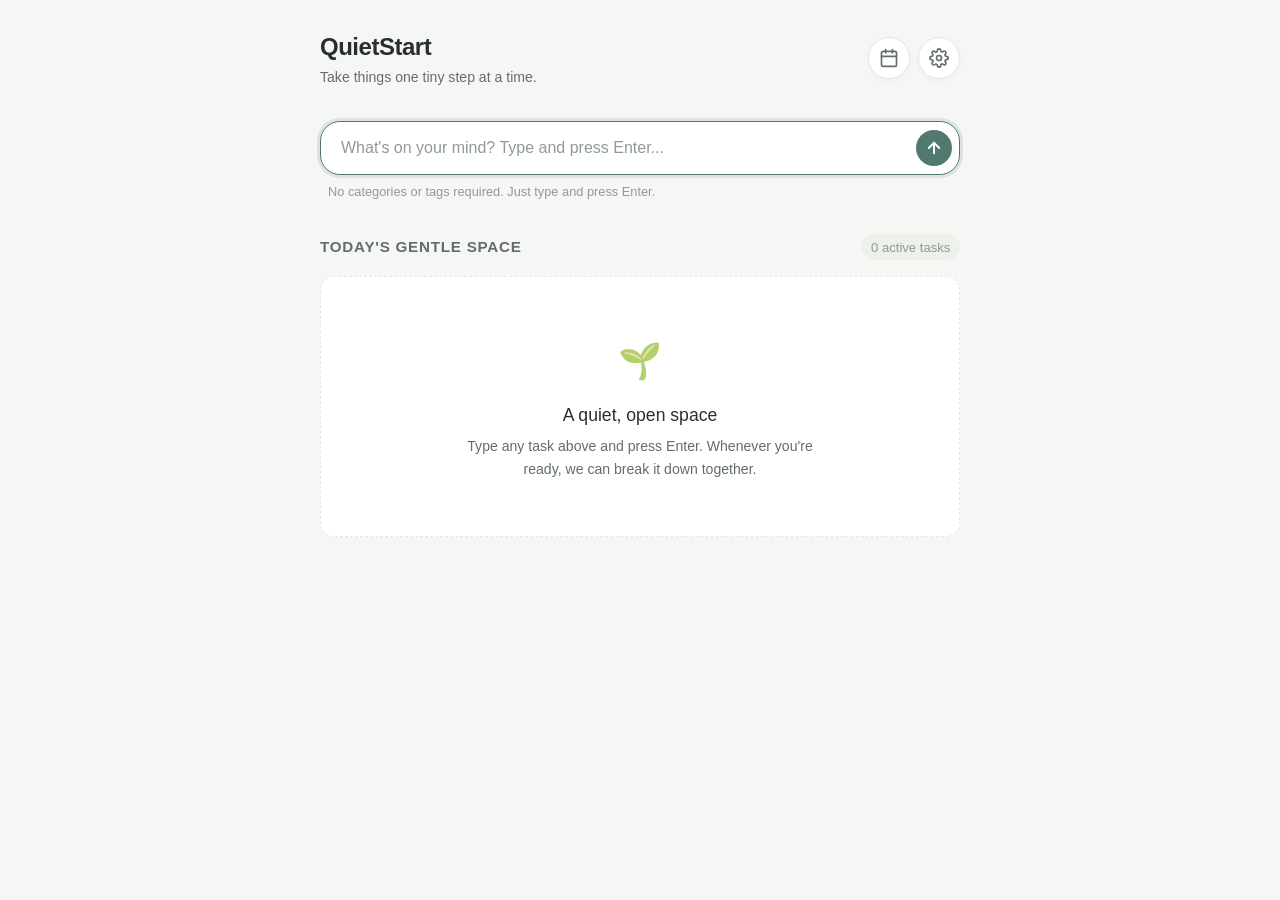
==== index.html @ 7fd749d6 "Initial commit: QuietStart task and micro-step companion" ====
<!DOCTYPE html>
<html lang="en">
<head>
  <meta charset="UTF-8">
  <meta name="viewport" content="width=device-width, initial-scale=1.0, maximum-scale=1.0, user-scalable=no">
  <title>QuietStart — Gentle Task & Micro-Step Companion</title>
  <link rel="stylesheet" href="styles.css">
</head>
<body>

  <div class="app-shell">
    <!-- Header -->
    <header class="app-header">
      <div class="brand-wrapper">
        <h1 class="brand-title">QuietStart</h1>
        <p class="brand-tagline">Take things one tiny step at a time.</p>
      </div>
      <div class="header-actions">
        <button id="calendar-btn" class="icon-btn" aria-label="Open Calendar & Repeat Past Days" title="Calendar & Repeat Days">
          <!-- Calm Calendar Icon -->
          <svg width="20" height="20" viewBox="0 0 24 24" fill="none" stroke="currentColor" stroke-width="2" stroke-linecap="round" stroke-linejoin="round">
            <rect x="3" y="4" width="18" height="18" rx="2" ry="2"></rect>
            <line x1="16" y1="2" x2="16" y2="6"></line>
            <line x1="8" y1="2" x2="8" y2="6"></line>
            <line x1="3" y1="10" x2="21" y2="10"></line>
          </svg>
        </button>
        <button id="settings-btn" class="icon-btn" aria-label="Open Settings" title="Settings">
          <!-- Calm Gear Icon -->
          <svg width="20" height="20" viewBox="0 0 24 24" fill="none" stroke="currentColor" stroke-width="2" stroke-linecap="round" stroke-linejoin="round">
            <circle cx="12" cy="12" r="3"></circle>
            <path d="M19.4 15a1.65 1.65 0 0 0 .33 1.82l.06.06a2 2 0 0 1 0 2.83 2 2 0 0 1-2.83 0l-.06-.06a1.65 1.65 0 0 0-1.82-.33 1.65 1.65 0 0 0-1 1.51V21a2 2 0 0 1-2 2 2 2 0 0 1-2-2v-.09A1.65 1.65 0 0 0 9 19.4a1.65 1.65 0 0 0-1.82.33l-.06.06a2 2 0 0 1-2.83 0 2 2 0 0 1 0-2.83l.06-.06a1.65 1.65 0 0 0 .33-1.82 1.65 1.65 0 0 0-1.51-1H3a2 2 0 0 1-2-2 2 2 0 0 1 2-2h.09A1.65 1.65 0 0 0 4.6 9a1.65 1.65 0 0 0-.33-1.82l-.06-.06a2 2 0 0 1 0-2.83 2 2 0 0 1 2.83 0l.06.06a1.65 1.65 0 0 0 1.82.33H9a1.65 1.65 0 0 0 1-1.51V3a2 2 0 0 1 2-2 2 2 0 0 1 2 2v.09a1.65 1.65 0 0 0 1 1.51 1.65 1.65 0 0 0 1.82-.33l.06-.06a2 2 0 0 1 2.83 0 2 2 0 0 1 0 2.83l-.06.06a1.65 1.65 0 0 0-.33 1.82V9a1.65 1.65 0 0 0 1.51 1H21a2 2 0 0 1 2 2 2 2 0 0 1-2 2h-.09a1.65 1.65 0 0 0-1.51 1z"></path>
          </svg>
        </button>
      </div>
    </header>

    <!-- Quick Add Feature: Zero Friction (Type and press Enter) -->
    <section class="quick-add-section" aria-label="Quick Add Task">
      <form id="quick-add-form" class="quick-add-form">
        <input 
          type="text" 
          id="quick-add-input" 
          class="quick-add-input" 
          placeholder="What's on your mind? Type and press Enter..." 
          autocomplete="off"
          autofocus
        />
        <button type="submit" class="quick-add-submit-btn" aria-label="Add Task">
          <!-- Arrow Up Icon -->
          <svg width="18" height="18" viewBox="0 0 24 24" fill="none" stroke="currentColor" stroke-width="2.5" stroke-linecap="round" stroke-linejoin="round">
            <line x1="12" y1="19" x2="12" y2="5"></line>
            <polyline points="5 12 12 5 19 12"></polyline>
          </svg>
        </button>
      </form>
      <div class="quick-add-hint">No categories or tags required. Just type and press Enter.</div>
    </section>

    <!-- Active Tasks Section -->
    <main>
      <div class="section-header">
        <h2 class="section-title">Today's Gentle Space</h2>
        <span id="active-task-counter" class="section-counter">0 active tasks</span>
      </div>

      <ul id="task-list-container" class="task-list">
        <!-- Injected dynamically by app.js -->
      </ul>
    </main>
  </div>

  <!-- "Just Start" Zen Mode Overlay -->
  <div id="just-start-overlay" class="just-start-overlay" role="dialog" aria-modal="true" aria-labelledby="zen-step-text">
    <div class="just-start-box">
      <button id="zen-close-btn" class="zen-close-btn" aria-label="Close focus mode">✕</button>

      <!-- Active Step View -->
      <div id="zen-active-view" style="display: flex; flex-direction: column; align-items: center; width: 100%;">
        <span class="zen-badge">Just Start — Single Step Focus</span>
        <div id="zen-shield-indicator" class="zen-shield-indicator" title="QuietStart will kindly check in if you drift away">
          🛡️ Anti-drift check active
        </div>
        <div id="zen-counter" class="zen-step-counter">Step 1 of 5</div>
        <div id="zen-step-text" class="zen-step-text">Open your document...</div>

        <!-- 5-Minute Gentle Timer -->
        <div class="zen-timer-wrap">
          <div id="zen-clock" class="zen-timer-clock">05:00</div>
          <div class="zen-timer-controls">
            <button id="zen-timer-toggle" class="timer-sub-btn">Start</button>
            <button id="zen-timer-reset" class="timer-sub-btn">Reset (5m)</button>
          </div>
        </div>

        <!-- Actions -->
        <div class="zen-actions">
          <button id="zen-btn-skip" class="btn-skip">Skip for now</button>
          <button id="zen-btn-done" class="btn-done">Done ✓</button>
        </div>
      </div>

      <!-- Completion Celebration View -->
      <div id="zen-complete-view" class="zen-complete-view">
        <div class="zen-complete-icon">🌿</div>
        <h3 class="zen-complete-title">You showed up and started!</h3>
        <p class="zen-complete-sub">Every small step is real progress. You can stop here or keep going whenever you are ready.</p>
        <button id="zen-finish-back-btn" class="btn-primary">Return to Tasks</button>
      </div>
    </div>
  </div>

  <!-- Settings Modal Dialog -->
  <div id="settings-modal" class="modal-overlay" role="dialog" aria-modal="true" aria-labelledby="settings-modal-title">
    <div class="modal-box">
      <div class="modal-header">
        <h2 id="settings-modal-title" class="modal-title">Settings & Preferences</h2>
        <button id="settings-close-btn" class="modal-close-btn" aria-label="Close settings">✕</button>
      </div>

      <!-- LLM Configuration -->
      <div class="setting-group">
        <label for="setting-provider" class="setting-label">AI Breakdown Provider</label>
        <p class="setting-description">Select which LLM to use when breaking tasks down. If empty, the app seamlessly uses built-in smart templates.</p>
        <select id="setting-provider" class="setting-select">
          <option value="openai">OpenAI / OpenAI-Compatible (Default)</option>
          <option value="gemini">Google Gemini</option>
        </select>
      </div>

      <div class="setting-group">
        <label for="setting-api-key" class="setting-label">API Key (Optional)</label>
        <input 
          type="password" 
          id="setting-api-key" 
          class="setting-input" 
          placeholder="e.g. sk-... or AIzaSy..." 
          autocomplete="off"
        />
        <div class="privacy-callout">
          🔒 <strong>Privacy Assurance:</strong> Your API key is stored <em>only</em> in your local browser (<code>localStorage</code>). It is never sent to any developer server or saved in the code.
        </div>
      </div>

      <div class="setting-group">
        <label for="setting-model" class="setting-label">Model Name</label>
        <input 
          type="text" 
          id="setting-model" 
          class="setting-input" 
          placeholder="e.g. gpt-4o-mini or gemini-1.5-flash"
        />
      </div>

      <div class="setting-group">
        <label for="setting-endpoint" class="setting-label">Custom API Endpoint (Optional)</label>
        <p class="setting-description">Useful for local models (e.g. Ollama/LocalAI) or custom API proxies.</p>
        <input 
          type="text" 
          id="setting-endpoint" 
          class="setting-input" 
          placeholder="e.g. http://localhost:11434/v1/chat/completions"
        />
      </div>

      <!-- Gentle Reminders Configuration -->
      <div class="setting-group">
        <label class="setting-label">Scheduled Gentle Reminders</label>
        <p class="setting-description">Kind, pressure-free browser notifications to remind you to take a breath and try one small step.</p>
        <label style="display: flex; align-items: center; gap: 0.5rem; cursor: pointer; margin-bottom: 0.5rem;">
          <input type="checkbox" id="setting-reminders-toggle" style="width: 18px; height: 18px; accent-color: var(--accent-sage);">
          <span>Enable Scheduled Reminders</span>
        </label>
        
        <label for="setting-reminder-times" class="setting-label" style="margin-top: 0.65rem;">Scheduled Times (24h format, comma separated)</label>
        <input 
          type="text" 
          id="setting-reminder-times" 
          class="setting-input" 
          placeholder="09:30, 14:30, 19:30"
        />
      </div>

      <!-- Sudden Reminders & Anti-Doomscroll Shield -->
      <div class="setting-group">
        <label class="setting-label">⚡ Sudden Reminders & Anti-Doomscroll Shield</label>
        <p class="setting-description">Catches you kindly when you drift into social media or get stuck in a doomscrolling rabbit hole. Zero guilt—just a soft anchor back to reality.</p>
        
        <label style="display: flex; align-items: center; gap: 0.5rem; cursor: pointer; margin-bottom: 0.65rem;">
          <input type="checkbox" id="setting-doomscroll-toggle" style="width: 18px; height: 18px; accent-color: var(--accent-sage);">
          <span>Enable Anti-Doomscroll Drift Detection</span>
        </label>

        <div id="doomscroll-options" style="margin-left: 1.5rem; display: flex; flex-direction: column; gap: 0.65rem;">
          <div>
            <label for="setting-drift-minutes" class="setting-label" style="font-size: 0.82rem;">Tab Drift Alert (If you leave this tab for):</label>
            <select id="setting-drift-minutes" class="setting-select" style="margin-bottom: 0.25rem;">
              <option value="3">3 minutes (Recommended for quick rabbit holes)</option>
              <option value="5">5 minutes</option>
              <option value="10">10 minutes</option>
            </select>
          </div>

          <label style="display: flex; align-items: center; gap: 0.5rem; cursor: pointer; font-size: 0.85rem;">
            <input type="checkbox" id="setting-random-nudge-toggle" style="width: 16px; height: 16px; accent-color: var(--accent-sage);">
            <span>Send sudden surprise grounding check-ins (every 8–15 mins)</span>
          </label>
        </div>
      </div>

      <div class="modal-footer">
        <button id="settings-cancel-btn" class="btn-secondary">Cancel</button>
        <button id="settings-save-btn" class="btn-primary">Save Settings</button>
      </div>
    </div>
  </div>

  <!-- Calendar & Repeat Days Modal Dialog -->
  <div id="calendar-modal" class="modal-overlay" role="dialog" aria-modal="true" aria-labelledby="calendar-modal-title">
    <div class="modal-box calendar-modal-box">
      <div class="modal-header">
        <div>
          <h2 id="calendar-modal-title" class="modal-title">Gentle Calendar & Repeat</h2>
          <p class="setting-description" style="margin-bottom: 0;">Look back at your quiet wins, or repeat any past day with one click.</p>
        </div>
        <button id="calendar-close-btn" class="modal-close-btn" aria-label="Close calendar">✕</button>
      </div>

      <!-- Month Navigation -->
      <div class="cal-nav">
        <button id="cal-prev-btn" class="icon-btn cal-nav-btn" aria-label="Previous Month">‹</button>
        <span id="cal-month-title" class="cal-month-title">October 2026</span>
        <button id="cal-next-btn" class="icon-btn cal-nav-btn" aria-label="Next Month">›</button>
        <button id="cal-today-btn" class="action-pill-btn" style="margin-left: auto;">Go to Today</button>
      </div>

      <!-- Weekday Headers -->
      <div class="cal-weekdays">
        <div>Su</div><div>Mo</div><div>Tu</div><div>We</div><div>Th</div><div>Fr</div><div>Sa</div>
      </div>

      <!-- Day Cells Grid -->
      <div id="cal-grid" class="cal-grid">
        <!-- Rendered dynamically by app.js -->
      </div>

      <!-- Selected Day Details & Repeat Action -->
      <div class="cal-selected-day-card">
        <div class="cal-selected-header">
          <div>
            <h3 id="cal-selected-date-title" class="cal-selected-title">Tuesday, October 27</h3>
            <span id="cal-selected-count" class="cal-selected-meta">0 tasks</span>
          </div>
          <button id="cal-repeat-day-btn" class="action-pill-btn primary" style="display: none;">
            🔁 Repeat This Entire Day
          </button>
        </div>

        <div id="cal-selected-tasks-list" class="cal-tasks-list">
          <!-- Populated by app.js -->
        </div>
      </div>
    </div>
  </div>

  <!-- Floating Toast Notifications Container -->
  <div id="toast-container" class="toast-container" aria-live="polite"></div>

  <!-- JavaScript Modules -->
  <script src="breakdown.js"></script>
  <script src="app.js"></script>
</body>
</html>
---- styles.css ----
/* ==========================================================================
   QuietStart - Serene Task & Micro-Step Companion
   Design Philosophy: Low sensory load, gentle typography, zero-guilt aesthetics.
   ========================================================================== */

:root {
  /* Soothing Palette */
  --bg-primary: #f6f7f4;
  --bg-surface: #ffffff;
  --bg-subtle: #edf0eb;
  --bg-hover: #e3e7e0;
  
  --text-main: #27302d;
  --text-muted: #626e68;
  --text-soft: #8f9b94;
  
  --accent-sage: #52796f;
  --accent-sage-dark: #3e5c54;
  --accent-sage-light: #d8e2dc;
  --accent-warm: #d4a373;
  --accent-sky: #84a98c;
  
  --border-light: #e4e7e2;
  --border-focus: #52796f;

  --shadow-sm: 0 2px 6px rgba(0, 0, 0, 0.03);
  --shadow-md: 0 6px 18px rgba(39, 48, 45, 0.05);
  --shadow-lg: 0 12px 32px rgba(39, 48, 45, 0.08);

  --radius-sm: 8px;
  --radius-md: 14px;
  --radius-lg: 20px;
  --radius-pill: 9999px;

  --font-family: -apple-system, BlinkMacSystemFont, "Segoe UI", Roboto, "Helvetica Neue", Arial, sans-serif;
  --transition-gentle: all 0.22s ease-in-out;
}

/* Base & Reset */
* {
  box-sizing: border-box;
  margin: 0;
  padding: 0;
  -webkit-tap-highlight-color: transparent;
}

body {
  font-family: var(--font-family);
  background-color: var(--bg-primary);
  color: var(--text-main);
  line-height: 1.6;
  min-height: 100vh;
  display: flex;
  flex-direction: column;
  padding: 1.25rem 1rem 3rem 1rem;
}

/* App Container */
.app-shell {
  max-width: 640px;
  margin: 0 auto;
  width: 100%;
}

/* Header */
.app-header {
  display: flex;
  justify-content: space-between;
  align-items: center;
  margin-bottom: 2rem;
  padding-top: 0.5rem;
}

.brand-wrapper {
  display: flex;
  flex-direction: column;
}

.brand-title {
  font-size: 1.5rem;
  font-weight: 600;
  color: var(--text-main);
  letter-spacing: -0.02em;
}

.brand-tagline {
  font-size: 0.88rem;
  color: var(--text-muted);
}

.header-actions {
  display: flex;
  align-items: center;
  gap: 0.5rem;
}

.icon-btn {
  background: var(--bg-surface);
  border: 1px solid var(--border-light);
  color: var(--text-muted);
  width: 42px;
  height: 42px;
  border-radius: var(--radius-pill);
  display: flex;
  align-items: center;
  justify-content: center;
  cursor: pointer;
  transition: var(--transition-gentle);
  box-shadow: var(--shadow-sm);
}

.icon-btn:hover {
  background: var(--bg-subtle);
  color: var(--text-main);
}

/* Quick Add Input Bar */
.quick-add-section {
  margin-bottom: 2rem;
}

.quick-add-form {
  position: relative;
  display: flex;
  align-items: center;
}

.quick-add-input {
  width: 100%;
  padding: 1.05rem 3.5rem 1.05rem 1.25rem;
  font-size: 1rem;
  font-family: inherit;
  color: var(--text-main);
  background: var(--bg-surface);
  border: 1px solid var(--border-light);
  border-radius: var(--radius-lg);
  outline: none;
  box-shadow: var(--shadow-sm);
  transition: var(--transition-gentle);
}

.quick-add-input::placeholder {
  color: var(--text-soft);
}

.quick-add-input:focus {
  border-color: var(--border-focus);
  box-shadow: 0 0 0 3px rgba(82, 121, 111, 0.15);
}

.quick-add-submit-btn {
  position: absolute;
  right: 0.5rem;
  background: var(--accent-sage);
  color: #ffffff;
  border: none;
  width: 36px;
  height: 36px;
  border-radius: var(--radius-pill);
  cursor: pointer;
  display: flex;
  align-items: center;
  justify-content: center;
  transition: var(--transition-gentle);
}

.quick-add-submit-btn:hover {
  background: var(--accent-sage-dark);
}

.quick-add-hint {
  font-size: 0.8rem;
  color: var(--text-soft);
  margin-top: 0.45rem;
  margin-left: 0.5rem;
}

/* Section Headings */
.section-header {
  display: flex;
  justify-content: space-between;
  align-items: center;
  margin-bottom: 1rem;
}

.section-title {
  font-size: 0.95rem;
  font-weight: 600;
  text-transform: uppercase;
  letter-spacing: 0.05em;
  color: var(--text-muted);
}

.section-counter {
  font-size: 0.82rem;
  color: var(--text-soft);
  background: var(--bg-subtle);
  padding: 0.15rem 0.6rem;
  border-radius: var(--radius-pill);
}

/* Task List */
.task-list {
  display: flex;
  flex-direction: column;
  gap: 1rem;
  list-style: none;
}

.task-card {
  background: var(--bg-surface);
  border: 1px solid var(--border-light);
  border-radius: var(--radius-md);
  padding: 1.15rem 1.25rem;
  box-shadow: var(--shadow-sm);
  transition: var(--transition-gentle);
}

.task-card:hover {
  border-color: #d1d8cf;
  box-shadow: var(--shadow-md);
}

.task-card-main {
  display: flex;
  align-items: flex-start;
  gap: 0.85rem;
}

.task-checkbox-custom {
  width: 22px;
  height: 22px;
  border-radius: 6px;
  border: 1.8px solid var(--text-soft);
  background: transparent;
  cursor: pointer;
  display: flex;
  align-items: center;
  justify-content: center;
  flex-shrink: 0;
  margin-top: 2px;
  transition: var(--transition-gentle);
}

.task-checkbox-custom:hover {
  border-color: var(--accent-sage);
}

.task-card.completed .task-checkbox-custom {
  background: var(--accent-sage);
  border-color: var(--accent-sage);
  color: #ffffff;
}

.task-content {
  flex: 1;
  min-width: 0;
}

.task-title {
  font-size: 1.05rem;
  font-weight: 500;
  color: var(--text-main);
  word-break: break-word;
  transition: var(--transition-gentle);
}

.task-card.completed .task-title {
  text-decoration: line-through;
  color: var(--text-soft);
}

.task-meta {
  font-size: 0.78rem;
  color: var(--text-soft);
  margin-top: 0.2rem;
  display: flex;
  align-items: center;
  gap: 0.75rem;
}

.task-actions {
  display: flex;
  align-items: center;
  gap: 0.45rem;
  flex-wrap: wrap;
  margin-top: 0.9rem;
  padding-top: 0.75rem;
  border-top: 1px solid #f3f5f1;
}

.action-pill-btn {
  background: var(--bg-subtle);
  border: 1px solid transparent;
  color: var(--text-muted);
  font-size: 0.82rem;
  font-weight: 500;
  padding: 0.4rem 0.85rem;
  border-radius: var(--radius-pill);
  cursor: pointer;
  display: inline-flex;
  align-items: center;
  gap: 0.4rem;
  transition: var(--transition-gentle);
}

.action-pill-btn:hover {
  background: var(--bg-hover);
  color: var(--text-main);
}

.action-pill-btn.primary {
  background: rgba(82, 121, 111, 0.12);
  color: var(--accent-sage-dark);
}

.action-pill-btn.primary:hover {
  background: rgba(82, 121, 111, 0.2);
}

.delete-btn {
  background: transparent;
  border: none;
  color: var(--text-soft);
  padding: 0.4rem 0.55rem;
  border-radius: var(--radius-pill);
  cursor: pointer;
  margin-left: auto;
  font-size: 0.8rem;
  transition: var(--transition-gentle);
}

.delete-btn:hover {
  color: #b05050;
  background: #fdf2f2;
}

/* Micro-steps Accordion / Subtasks */
.steps-container {
  margin-top: 0.95rem;
  background: var(--bg-primary);
  border-radius: var(--radius-sm);
  padding: 0.85rem 1rem;
  border: 1px dashed var(--border-light);
}

.steps-header {
  display: flex;
  justify-content: space-between;
  align-items: center;
  font-size: 0.82rem;
  font-weight: 600;
  color: var(--text-muted);
  margin-bottom: 0.65rem;
}

.steps-list {
  list-style: none;
  display: flex;
  flex-direction: column;
  gap: 0.55rem;
}

.step-item {
  display: flex;
  align-items: flex-start;
  gap: 0.65rem;
  font-size: 0.9rem;
  color: var(--text-main);
}

.step-item.completed span {
  text-decoration: line-through;
  color: var(--text-soft);
}

.step-checkbox {
  width: 17px;
  height: 17px;
  margin-top: 3px;
  border-radius: 4px;
  cursor: pointer;
  accent-color: var(--accent-sage);
}

/* Empty State */
.empty-state {
  text-align: center;
  padding: 3.5rem 1.5rem;
  background: var(--bg-surface);
  border: 1px dashed var(--border-light);
  border-radius: var(--radius-md);
  color: var(--text-muted);
}

.empty-state-icon {
  font-size: 2.2rem;
  margin-bottom: 0.75rem;
  opacity: 0.75;
}

.empty-state-title {
  font-size: 1.1rem;
  font-weight: 500;
  color: var(--text-main);
  margin-bottom: 0.35rem;
}

.empty-state-text {
  font-size: 0.88rem;
  max-width: 380px;
  margin: 0 auto;
  color: var(--text-muted);
}

/* ==========================================================================
   "Just Start" Zen Mode Overlay
   ========================================================================== */
.just-start-overlay {
  position: fixed;
  inset: 0;
  background: rgba(246, 247, 244, 0.98);
  backdrop-filter: blur(8px);
  z-index: 1000;
  display: flex;
  align-items: center;
  justify-content: center;
  padding: 1.5rem;
  opacity: 0;
  pointer-events: none;
  transition: opacity 0.28s ease;
}

.just-start-overlay.active {
  opacity: 1;
  pointer-events: auto;
}

.just-start-box {
  background: var(--bg-surface);
  border: 1px solid var(--border-light);
  border-radius: var(--radius-lg);
  box-shadow: var(--shadow-lg);
  max-width: 520px;
  width: 100%;
  padding: 2.5rem 2rem;
  text-align: center;
  position: relative;
  display: flex;
  flex-direction: column;
  align-items: center;
}

.zen-close-btn {
  position: absolute;
  top: 1.25rem;
  right: 1.25rem;
  background: transparent;
  border: none;
  font-size: 1.3rem;
  color: var(--text-soft);
  cursor: pointer;
  padding: 0.25rem;
}

.zen-badge {
  background: var(--bg-subtle);
  color: var(--accent-sage-dark);
  font-size: 0.8rem;
  font-weight: 600;
  padding: 0.35rem 0.85rem;
  border-radius: var(--radius-pill);
  margin-bottom: 0.6rem;
  text-transform: uppercase;
  letter-spacing: 0.05em;
}

.zen-shield-indicator {
  font-size: 0.76rem;
  font-weight: 500;
  color: var(--accent-sage-dark);
  background: rgba(82, 121, 111, 0.1);
  padding: 0.25rem 0.75rem;
  border-radius: var(--radius-pill);
  margin-bottom: 1.15rem;
  display: inline-flex;
  align-items: center;
  gap: 0.35rem;
}

.zen-step-counter {
  font-size: 0.88rem;
  color: var(--text-soft);
  margin-bottom: 0.5rem;
}

.zen-step-text {
  font-size: 1.35rem;
  font-weight: 600;
  color: var(--text-main);
  line-height: 1.4;
  margin-bottom: 2rem;
  min-height: 4.2rem;
  display: flex;
  align-items: center;
  justify-content: center;
}

/* 5-Minute Timer Display */
.zen-timer-wrap {
  display: flex;
  flex-direction: column;
  align-items: center;
  margin-bottom: 2rem;
  width: 100%;
}

.zen-timer-clock {
  font-size: 3rem;
  font-weight: 300;
  font-variant-numeric: tabular-nums;
  color: var(--accent-sage-dark);
  letter-spacing: 0.02em;
}

.zen-timer-controls {
  display: flex;
  gap: 0.65rem;
  margin-top: 0.65rem;
}

.timer-sub-btn {
  background: transparent;
  border: 1px solid var(--border-light);
  color: var(--text-muted);
  font-size: 0.8rem;
  padding: 0.35rem 0.75rem;
  border-radius: var(--radius-pill);
  cursor: pointer;
  transition: var(--transition-gentle);
}

.timer-sub-btn:hover {
  background: var(--bg-subtle);
  color: var(--text-main);
}

.zen-actions {
  display: flex;
  gap: 1rem;
  width: 100%;
}

.btn-done {
  flex: 2;
  background: var(--accent-sage);
  color: #ffffff;
  border: none;
  font-size: 1rem;
  font-weight: 600;
  padding: 0.85rem 1.25rem;
  border-radius: var(--radius-md);
  cursor: pointer;
  transition: var(--transition-gentle);
}

.btn-done:hover {
  background: var(--accent-sage-dark);
}

.btn-skip {
  flex: 1;
  background: var(--bg-subtle);
  color: var(--text-muted);
  border: 1px solid var(--border-light);
  font-size: 0.95rem;
  font-weight: 500;
  padding: 0.85rem 1rem;
  border-radius: var(--radius-md);
  cursor: pointer;
  transition: var(--transition-gentle);
}

.btn-skip:hover {
  background: var(--bg-hover);
  color: var(--text-main);
}

/* Completion state inside Zen overlay */
.zen-complete-view {
  display: none;
  flex-direction: column;
  align-items: center;
  padding: 1rem 0;
}

.zen-complete-icon {
  font-size: 2.8rem;
  margin-bottom: 1rem;
}

.zen-complete-title {
  font-size: 1.4rem;
  font-weight: 600;
  color: var(--text-main);
  margin-bottom: 0.5rem;
}

.zen-complete-sub {
  font-size: 0.95rem;
  color: var(--text-muted);
  margin-bottom: 1.5rem;
}

/* ==========================================================================
   Settings Modal Dialog
   ========================================================================== */
.modal-overlay {
  position: fixed;
  inset: 0;
  background: rgba(0, 0, 0, 0.35);
  backdrop-filter: blur(4px);
  z-index: 1050;
  display: flex;
  align-items: center;
  justify-content: center;
  padding: 1rem;
  opacity: 0;
  pointer-events: none;
  transition: opacity 0.25s ease;
}

.modal-overlay.active {
  opacity: 1;
  pointer-events: auto;
}

.modal-box {
  background: var(--bg-surface);
  border-radius: var(--radius-lg);
  max-width: 520px;
  width: 100%;
  max-height: 90vh;
  overflow-y: auto;
  box-shadow: var(--shadow-lg);
  padding: 1.75rem;
  position: relative;
}

.modal-header {
  display: flex;
  justify-content: space-between;
  align-items: center;
  margin-bottom: 1.25rem;
  border-bottom: 1px solid var(--border-light);
  padding-bottom: 0.75rem;
}

.modal-title {
  font-size: 1.15rem;
  font-weight: 600;
}

.modal-close-btn {
  background: transparent;
  border: none;
  font-size: 1.2rem;
  color: var(--text-soft);
  cursor: pointer;
}

.setting-group {
  margin-bottom: 1.5rem;
}

.setting-label {
  display: block;
  font-size: 0.88rem;
  font-weight: 600;
  margin-bottom: 0.35rem;
  color: var(--text-main);
}

.setting-description {
  font-size: 0.8rem;
  color: var(--text-muted);
  margin-bottom: 0.65rem;
  line-height: 1.4;
}

.setting-input,
.setting-select {
  width: 100%;
  padding: 0.65rem 0.85rem;
  font-size: 0.9rem;
  font-family: inherit;
  border: 1px solid var(--border-light);
  border-radius: var(--radius-sm);
  background: var(--bg-surface);
  color: var(--text-main);
  outline: none;
  margin-bottom: 0.5rem;
}

.setting-input:focus,
.setting-select:focus {
  border-color: var(--border-focus);
}

.privacy-callout {
  background: #f4f7f5;
  border-left: 3px solid var(--accent-sage);
  padding: 0.65rem 0.85rem;
  font-size: 0.78rem;
  color: var(--text-muted);
  border-radius: 0 var(--radius-sm) var(--radius-sm) 0;
  margin-top: 0.4rem;
}

.modal-footer {
  display: flex;
  justify-content: flex-end;
  gap: 0.75rem;
  margin-top: 1.75rem;
  border-top: 1px solid var(--border-light);
  padding-top: 1rem;
}

.btn-secondary {
  background: var(--bg-subtle);
  border: 1px solid var(--border-light);
  color: var(--text-muted);
  padding: 0.6rem 1rem;
  font-size: 0.9rem;
  border-radius: var(--radius-sm);
  cursor: pointer;
}

.btn-primary {
  background: var(--accent-sage);
  border: none;
  color: #ffffff;
  padding: 0.6rem 1.25rem;
  font-size: 0.9rem;
  font-weight: 600;
  border-radius: var(--radius-sm);
  cursor: pointer;
}

/* ==========================================================================
   Gentle Banner / Toast Notification
   ========================================================================== */
.toast-container {
  position: fixed;
  bottom: 1.5rem;
  left: 50%;
  transform: translateX(-50%);
  z-index: 2000;
  display: flex;
  flex-direction: column;
  gap: 0.5rem;
  pointer-events: none;
  width: calc(100% - 2rem);
  max-width: 440px;
}

.toast {
  background: var(--bg-surface);
  border: 1px solid var(--border-light);
  box-shadow: var(--shadow-md);
  padding: 0.85rem 1.15rem;
  border-radius: var(--radius-md);
  font-size: 0.88rem;
  color: var(--text-main);
  display: flex;
  align-items: center;
  justify-content: space-between;
  gap: 0.75rem;
  pointer-events: auto;
  animation: slideUp 0.3s ease;
}

.toast.kind-nudge {
  background: #fdfbf7;
  border-color: #eeddc9;
}

.toast.drift-alert {
  background: #fcf8f2;
  border-color: #e8d0bd;
  border-left: 4px solid var(--accent-warm);
  font-size: 0.9rem;
}

.toast.surprise-check {
  background: #f4f8f6;
  border-color: #c9ded3;
  border-left: 4px solid var(--accent-sage);
}

.toast-close {
  background: transparent;
  border: none;
  color: var(--text-soft);
  cursor: pointer;
  font-size: 1rem;
}

@keyframes slideUp {
  from {
    opacity: 0;
    transform: translateY(10px);
  }
  to {
    opacity: 1;
    transform: translateY(0);
  }
}

/* ==========================================================================
   Gentle Calendar & Repeat Styles
   ========================================================================== */
.calendar-modal-box {
  max-width: 560px;
}

.cal-nav {
  display: flex;
  align-items: center;
  gap: 0.6rem;
  margin-bottom: 1.15rem;
}

.cal-nav-btn {
  width: 34px;
  height: 34px;
  font-size: 1.3rem;
  line-height: 1;
}

.cal-month-title {
  font-size: 1.05rem;
  font-weight: 600;
  color: var(--text-main);
  min-width: 140px;
}

.cal-weekdays {
  display: grid;
  grid-template-columns: repeat(7, 1fr);
  text-align: center;
  font-size: 0.75rem;
  font-weight: 600;
  color: var(--text-soft);
  text-transform: uppercase;
  margin-bottom: 0.4rem;
}

.cal-grid {
  display: grid;
  grid-template-columns: repeat(7, 1fr);
  gap: 4px;
  margin-bottom: 1.5rem;
}

.cal-cell {
  aspect-ratio: 1;
  display: flex;
  flex-direction: column;
  align-items: center;
  justify-content: center;
  border-radius: var(--radius-sm);
  font-size: 0.88rem;
  cursor: pointer;
  background: var(--bg-surface);
  border: 1px solid transparent;
  color: var(--text-main);
  position: relative;
  transition: var(--transition-gentle);
}

.cal-cell:hover {
  background: var(--bg-subtle);
}

.cal-cell.other-month {
  color: #b8c0bb;
}

.cal-cell.today {
  border-color: var(--accent-sage);
  font-weight: 600;
}

.cal-cell.selected {
  background: rgba(82, 121, 111, 0.18);
  color: var(--accent-sage-dark);
  font-weight: 600;
  border-color: var(--accent-sage);
}

.cal-cell.has-activity::after {
  content: '';
  width: 5px;
  height: 5px;
  background: var(--accent-sage);
  border-radius: var(--radius-pill);
  position: absolute;
  bottom: 4px;
}

.cal-selected-day-card {
  background: var(--bg-primary);
  border-radius: var(--radius-md);
  padding: 1.15rem;
  border: 1px solid var(--border-light);
}

.cal-selected-header {
  display: flex;
  justify-content: space-between;
  align-items: center;
  margin-bottom: 0.85rem;
  flex-wrap: wrap;
  gap: 0.5rem;
}

.cal-selected-title {
  font-size: 0.98rem;
  font-weight: 600;
  color: var(--text-main);
}

.cal-selected-meta {
  font-size: 0.8rem;
  color: var(--text-muted);
}

.cal-tasks-list {
  display: flex;
  flex-direction: column;
  gap: 0.5rem;
  list-style: none;
}

.cal-task-item {
  background: var(--bg-surface);
  border: 1px solid var(--border-light);
  border-radius: var(--radius-sm);
  padding: 0.65rem 0.85rem;
  display: flex;
  justify-content: space-between;
  align-items: center;
  gap: 0.6rem;
}

.cal-task-item-title {
  font-size: 0.88rem;
  font-weight: 500;
  color: var(--text-main);
  flex: 1;
}

.cal-task-item-meta {
  font-size: 0.75rem;
  color: var(--text-soft);
}

.cal-empty-day-hint {
  font-size: 0.85rem;
  color: var(--text-soft);
  text-align: center;
  padding: 1.25rem 0.5rem;
  font-style: italic;
}

/* Responsive Tweaks */
@media (max-width: 480px) {
  body {
    padding: 1rem 0.75rem 2rem 0.75rem;
  }
  
  .brand-title {
    font-size: 1.35rem;
  }
  
  .just-start-box {
    padding: 1.75rem 1.25rem;
  }
  
  .zen-step-text {
    font-size: 1.15rem;
    min-height: 3.5rem;
  }
  
  .zen-timer-clock {
    font-size: 2.6rem;
  }
}
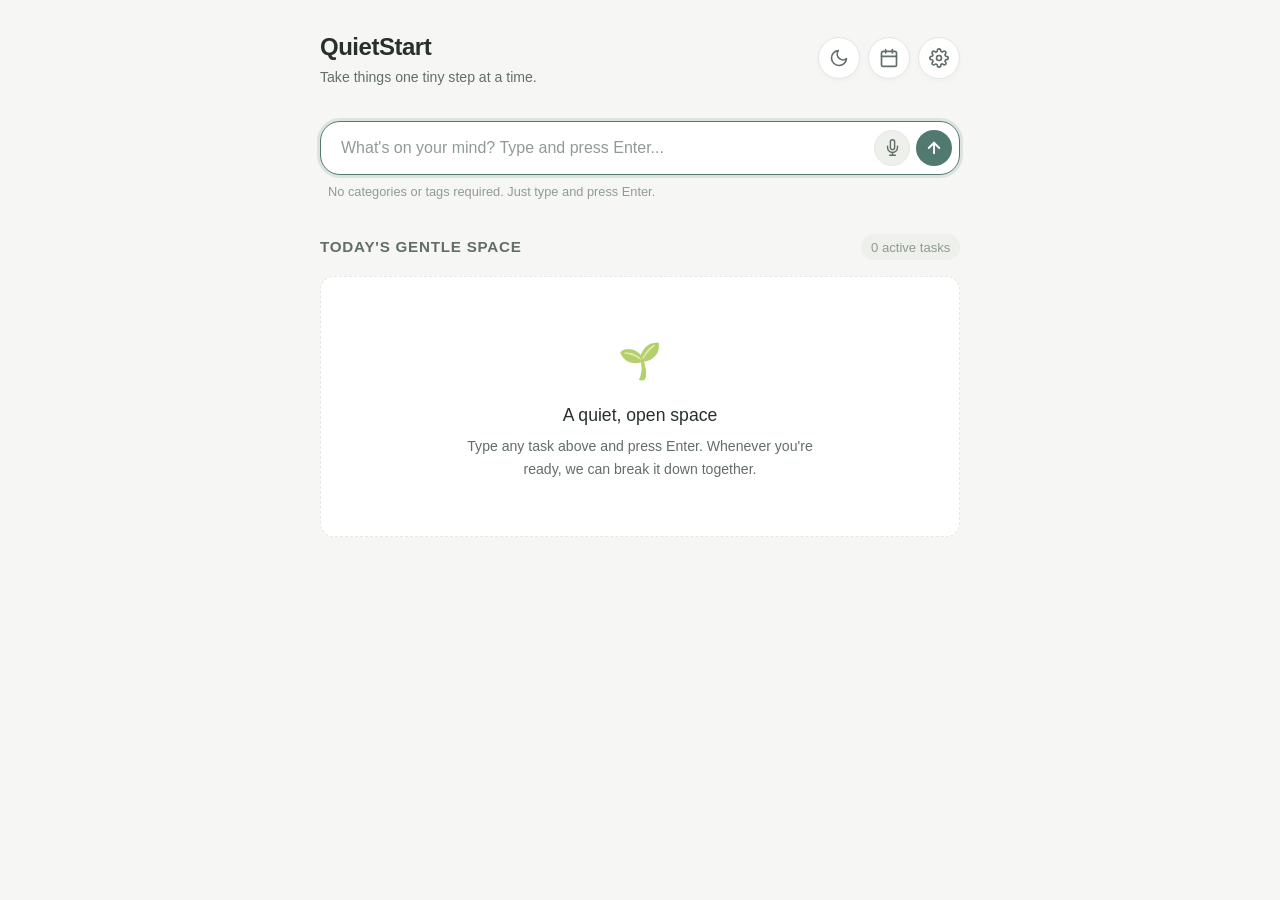
==== commit 579d31d4: "Add ambient focus audio, micro-step unstick, voice thought dump, and calm dark theme" ====
--- a/index.html
+++ b/index.html
@@ -16,6 +16,12 @@
         <p class="brand-tagline">Take things one tiny step at a time.</p>
       </div>
       <div class="header-actions">
+        <button id="theme-toggle-btn" class="icon-btn" aria-label="Toggle Dark/Light Mode" title="Toggle Theme">
+          <!-- Moon Icon (swaps dynamically with Sun) -->
+          <svg id="theme-icon" width="20" height="20" viewBox="0 0 24 24" fill="none" stroke="currentColor" stroke-width="2" stroke-linecap="round" stroke-linejoin="round">
+            <path d="M21 12.79A9 9 0 1 1 11.21 3 7 7 0 0 0 21 12.79z"></path>
+          </svg>
+        </button>
         <button id="calendar-btn" class="icon-btn" aria-label="Open Calendar & Repeat Past Days" title="Calendar & Repeat Days">
           <!-- Calm Calendar Icon -->
           <svg width="20" height="20" viewBox="0 0 24 24" fill="none" stroke="currentColor" stroke-width="2" stroke-linecap="round" stroke-linejoin="round">
@@ -46,13 +52,24 @@
           autocomplete="off"
           autofocus
         />
-        <button type="submit" class="quick-add-submit-btn" aria-label="Add Task">
-          <!-- Arrow Up Icon -->
-          <svg width="18" height="18" viewBox="0 0 24 24" fill="none" stroke="currentColor" stroke-width="2.5" stroke-linecap="round" stroke-linejoin="round">
-            <line x1="12" y1="19" x2="12" y2="5"></line>
-            <polyline points="5 12 12 5 19 12"></polyline>
-          </svg>
-        </button>
+        <div class="quick-add-controls">
+          <button type="button" id="voice-input-btn" class="quick-add-voice-btn" aria-label="Voice Input (Speech-to-Text)" title="Click to speak your task">
+            <!-- Microphone Icon -->
+            <svg width="17" height="17" viewBox="0 0 24 24" fill="none" stroke="currentColor" stroke-width="2" stroke-linecap="round" stroke-linejoin="round">
+              <path d="M12 1a3 3 0 0 0-3 3v8a3 3 0 0 0 6 0V4a3 3 0 0 0-3-3z"></path>
+              <path d="M19 10v2a7 7 0 0 1-14 0v-2"></path>
+              <line x1="12" y1="19" x2="12" y2="23"></line>
+              <line x1="8" y1="23" x2="16" y2="23"></line>
+            </svg>
+          </button>
+          <button type="submit" class="quick-add-submit-btn" aria-label="Add Task">
+            <!-- Arrow Up Icon -->
+            <svg width="18" height="18" viewBox="0 0 24 24" fill="none" stroke="currentColor" stroke-width="2.5" stroke-linecap="round" stroke-linejoin="round">
+              <line x1="12" y1="19" x2="12" y2="5"></line>
+              <polyline points="5 12 12 5 19 12"></polyline>
+            </svg>
+          </button>
+        </div>
       </form>
       <div class="quick-add-hint">No categories or tags required. Just type and press Enter.</div>
     </section>
@@ -83,6 +100,11 @@
         </div>
         <div id="zen-counter" class="zen-step-counter">Step 1 of 5</div>
         <div id="zen-step-text" class="zen-step-text">Open your document...</div>
+
+        <!-- Unstick: De-escalate to ultra-tiny micro-actions -->
+        <button id="zen-btn-unstick" class="zen-unstick-btn" title="Break this step into 2 even gentler pieces">
+          🤏 Too hard? Make it even smaller
+        </button>
 
         <!-- 5-Minute Gentle Timer -->
         <div class="zen-timer-wrap">
@@ -90,6 +112,16 @@
           <div class="zen-timer-controls">
             <button id="zen-timer-toggle" class="timer-sub-btn">Start</button>
             <button id="zen-timer-reset" class="timer-sub-btn">Reset (5m)</button>
+          </div>
+        </div>
+
+        <!-- Ambient Focus Audio (Web Audio API Synthesizer) -->
+        <div class="zen-sound-wrap">
+          <span class="zen-sound-label">🎧 Focus Audio:</span>
+          <div class="zen-sound-chips">
+            <button type="button" class="sound-chip active" data-sound="off">Off</button>
+            <button type="button" class="sound-chip" data-sound="brown">Brown Noise</button>
+            <button type="button" class="sound-chip" data-sound="rain">Soft Rain</button>
           </div>
         </div>
 
--- a/styles.css
+++ b/styles.css
@@ -36,6 +36,31 @@
   --transition-gentle: all 0.22s ease-in-out;
 }
 
+/* Dark Theme Palette (Low sensory load, gentle night aesthetics) */
+body.dark-theme {
+  --bg-primary: #141817;
+  --bg-surface: #1e2422;
+  --bg-subtle: #27302d;
+  --bg-hover: #323d3a;
+  
+  --text-main: #e6eae7;
+  --text-muted: #9ba8a1;
+  --text-soft: #6e7c76;
+  
+  --accent-sage: #6b9c8e;
+  --accent-sage-dark: #82b2a5;
+  --accent-sage-light: #253630;
+  --accent-warm: #dfb285;
+  --accent-sky: #95baa0;
+  
+  --border-light: #293430;
+  --border-focus: #6b9c8e;
+
+  --shadow-sm: 0 2px 6px rgba(0, 0, 0, 0.25);
+  --shadow-md: 0 6px 18px rgba(0, 0, 0, 0.35);
+  --shadow-lg: 0 12px 32px rgba(0, 0, 0, 0.45);
+}
+
 /* Base & Reset */
 * {
   box-sizing: border-box;
@@ -127,7 +152,7 @@
 
 .quick-add-input {
   width: 100%;
-  padding: 1.05rem 3.5rem 1.05rem 1.25rem;
+  padding: 1.05rem 5.6rem 1.05rem 1.25rem;
   font-size: 1rem;
   font-family: inherit;
   color: var(--text-main);
@@ -148,9 +173,47 @@
   box-shadow: 0 0 0 3px rgba(82, 121, 111, 0.15);
 }
 
-.quick-add-submit-btn {
+.quick-add-controls {
   position: absolute;
   right: 0.5rem;
+  display: flex;
+  align-items: center;
+  gap: 0.35rem;
+}
+
+.quick-add-voice-btn {
+  background: var(--bg-subtle);
+  color: var(--text-muted);
+  border: 1px solid var(--border-light);
+  width: 36px;
+  height: 36px;
+  border-radius: var(--radius-pill);
+  cursor: pointer;
+  display: flex;
+  align-items: center;
+  justify-content: center;
+  transition: var(--transition-gentle);
+}
+
+.quick-add-voice-btn:hover {
+  background: var(--bg-hover);
+  color: var(--text-main);
+}
+
+.quick-add-voice-btn.listening {
+  background: #fdf2f2;
+  color: #c53030;
+  border-color: #f5c6cb;
+  animation: pulseMic 1.2s infinite ease-in-out;
+}
+
+@keyframes pulseMic {
+  0% { transform: scale(1); box-shadow: 0 0 0 0 rgba(197, 48, 48, 0.4); }
+  50% { transform: scale(1.08); box-shadow: 0 0 0 6px rgba(197, 48, 48, 0); }
+  100% { transform: scale(1); box-shadow: 0 0 0 0 rgba(197, 48, 48, 0); }
+}
+
+.quick-add-submit-btn {
   background: var(--accent-sage);
   color: #ffffff;
   border: none;
@@ -499,11 +562,33 @@
   font-weight: 600;
   color: var(--text-main);
   line-height: 1.4;
-  margin-bottom: 2rem;
-  min-height: 4.2rem;
+  margin-bottom: 0.85rem;
+  min-height: 3.5rem;
   display: flex;
   align-items: center;
   justify-content: center;
+}
+
+/* "Make It Even Smaller" Unstick Button */
+.zen-unstick-btn {
+  background: transparent;
+  border: 1px dashed var(--accent-warm);
+  color: var(--accent-warm);
+  font-size: 0.82rem;
+  font-weight: 500;
+  padding: 0.35rem 0.85rem;
+  border-radius: var(--radius-pill);
+  cursor: pointer;
+  margin-bottom: 1.5rem;
+  transition: var(--transition-gentle);
+  display: inline-flex;
+  align-items: center;
+  gap: 0.35rem;
+}
+
+.zen-unstick-btn:hover {
+  background: rgba(212, 163, 115, 0.12);
+  transform: translateY(-1px);
 }
 
 /* 5-Minute Timer Display */
@@ -511,7 +596,7 @@
   display: flex;
   flex-direction: column;
   align-items: center;
-  margin-bottom: 2rem;
+  margin-bottom: 1.5rem;
   width: 100%;
 }
 
@@ -543,6 +628,50 @@
 .timer-sub-btn:hover {
   background: var(--bg-subtle);
   color: var(--text-main);
+}
+
+/* Ambient Focus Sound Controls */
+.zen-sound-wrap {
+  display: flex;
+  align-items: center;
+  justify-content: center;
+  gap: 0.65rem;
+  margin-bottom: 1.5rem;
+  width: 100%;
+}
+
+.zen-sound-label {
+  font-size: 0.82rem;
+  color: var(--text-soft);
+  font-weight: 500;
+}
+
+.zen-sound-chips {
+  display: flex;
+  gap: 0.35rem;
+}
+
+.sound-chip {
+  background: var(--bg-subtle);
+  border: 1px solid var(--border-light);
+  color: var(--text-muted);
+  font-size: 0.78rem;
+  padding: 0.25rem 0.65rem;
+  border-radius: var(--radius-pill);
+  cursor: pointer;
+  transition: var(--transition-gentle);
+}
+
+.sound-chip:hover {
+  background: var(--bg-hover);
+  color: var(--text-main);
+}
+
+.sound-chip.active {
+  background: var(--accent-sage);
+  color: #ffffff;
+  border-color: var(--accent-sage);
+  font-weight: 600;
 }
 
 .zen-actions {
